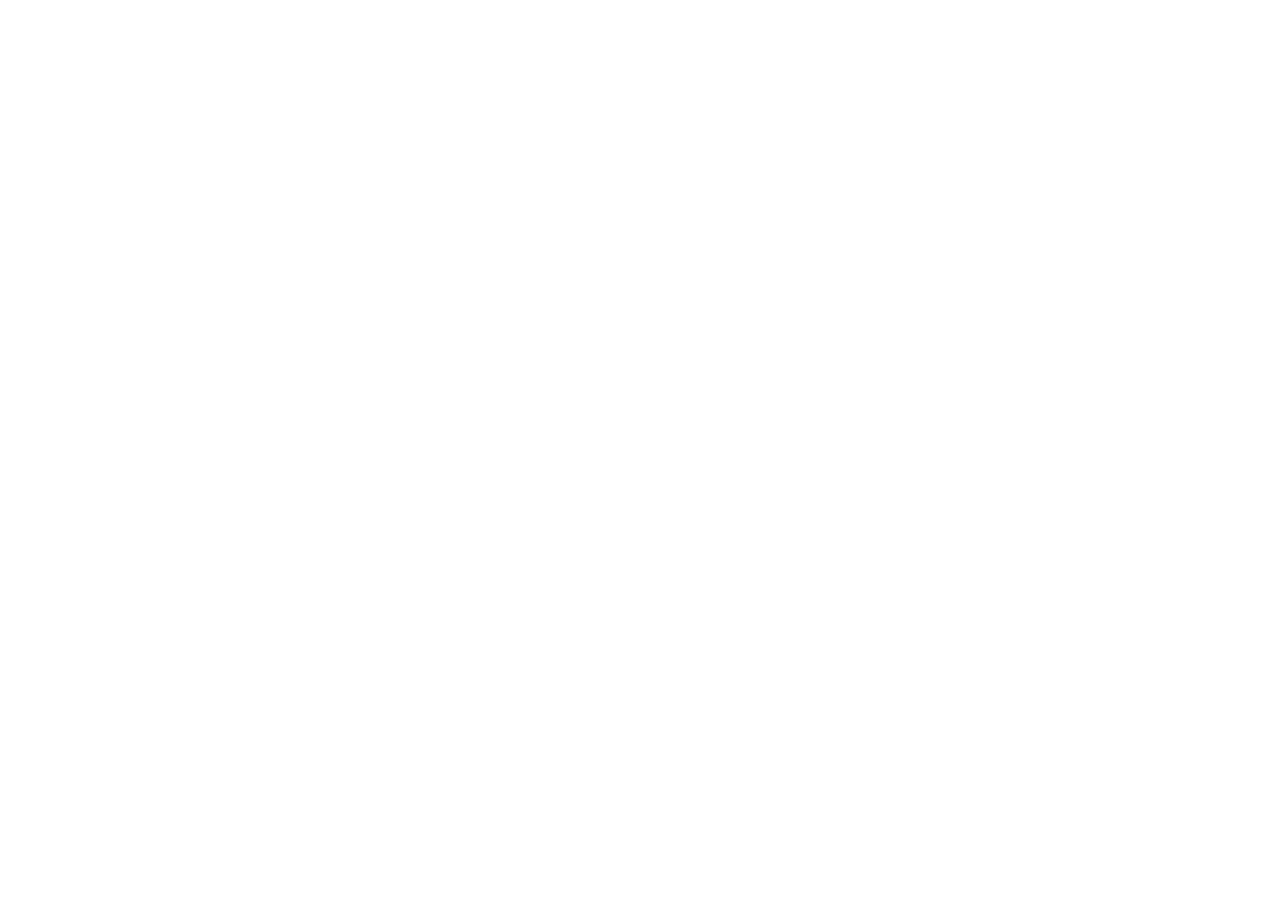
==== game.html @ 5199ea84 "Page structure changed" ====
<!DOCTYPE html>
<html lang="en">
  <head>
    <meta charset="UTF-8" />
    <meta http-equiv="X-UA-Compatible" content="IE=edge" />
    <meta name="viewport" content="width=device-width, initial-scale=1.0" />
    <title>Phaser - Game-Zone</title>
    <link rel="stylesheet" href="./styles/style.css">
    <script src="./scripts/lib/phaser.js"></script>
    <script type="module" src="./scripts/scripts.js"></script>
  </head>
  <body></body>
</html>
---- styles/style.css ----
body {
    margin: 0;
    padding: 0;
    box-sizing: border-box;
    display: flex;
    align-items: center;
    justify-content: center;
    flex-direction: column;
    overflow: hidden;
}
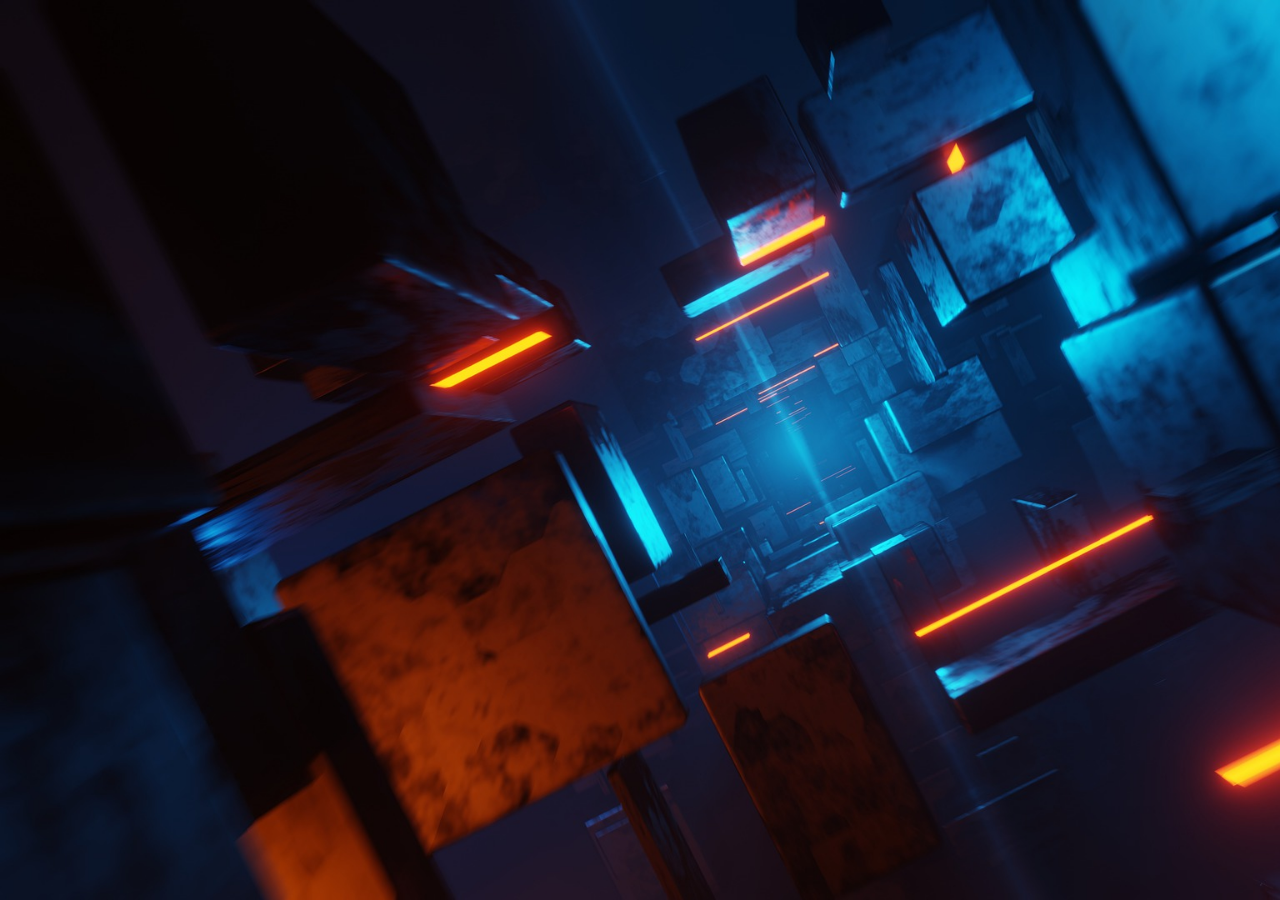
==== commit 2ced42c2: "minor upgrades" ====
--- a/game.html
+++ b/game.html
@@ -5,9 +5,28 @@
     <meta http-equiv="X-UA-Compatible" content="IE=edge" />
     <meta name="viewport" content="width=device-width, initial-scale=1.0" />
     <title>Phaser - Game-Zone</title>
-    <link rel="stylesheet" href="./styles/style.css">
+    <link rel="stylesheet" href="./styles/style.css" />
     <script src="./scripts/lib/phaser.js"></script>
     <script type="module" src="./scripts/scripts.js"></script>
   </head>
-  <body></body>
+  <body>
+<!--     
+    <div>
+      <p>
+        <kbd>LEFT</kbd>
+        <kbd>RIGHT</kbd>
+        <kbd>UP</kbd>
+        <kbd>DOWN</kbd>
+        <span> - TO MOVE YOUR SHIP</span>
+      </p>
+      <p>
+        <kbd>SPACE</kbd>
+        <span> - TO SHOOT</span>
+      </p>
+      <p>
+        <kbd>SHIFT</kbd>
+        <span>Music ON/OFF</span>
+      </p>
+    </div> -->
+  </body>
 </html>
--- a/styles/style.css
+++ b/styles/style.css
@@ -1,10 +1,20 @@
 body {
-    margin: 0;
-    padding: 0;
-    box-sizing: border-box;
-    display: flex;
-    align-items: center;
-    justify-content: center;
-    flex-direction: column;
-    overflow: hidden;
-}+  margin: 0;
+  padding: 0;
+  box-sizing: border-box;
+  display: flex;
+  align-items: center;
+  justify-content: center;
+  flex-direction: column;
+  overflow: hidden;
+  background-image: url("../assets/background/uhd-g3556c22c3_1920.jpg");
+  background-size: cover;
+  height: 100vh;
+}
+
+canvas {
+    box-shadow: 0 0 0.2rem #fff, 0 0 0.2rem #fff, 0 0 2rem #0099FF,
+    0 0 0.8rem #0099FF, 0 0 2.8rem #0099FF, inset 0 0 1.3rem #0099FF;
+  border: 0.2rem solid #fff;
+  border-radius: 2rem;
+}
